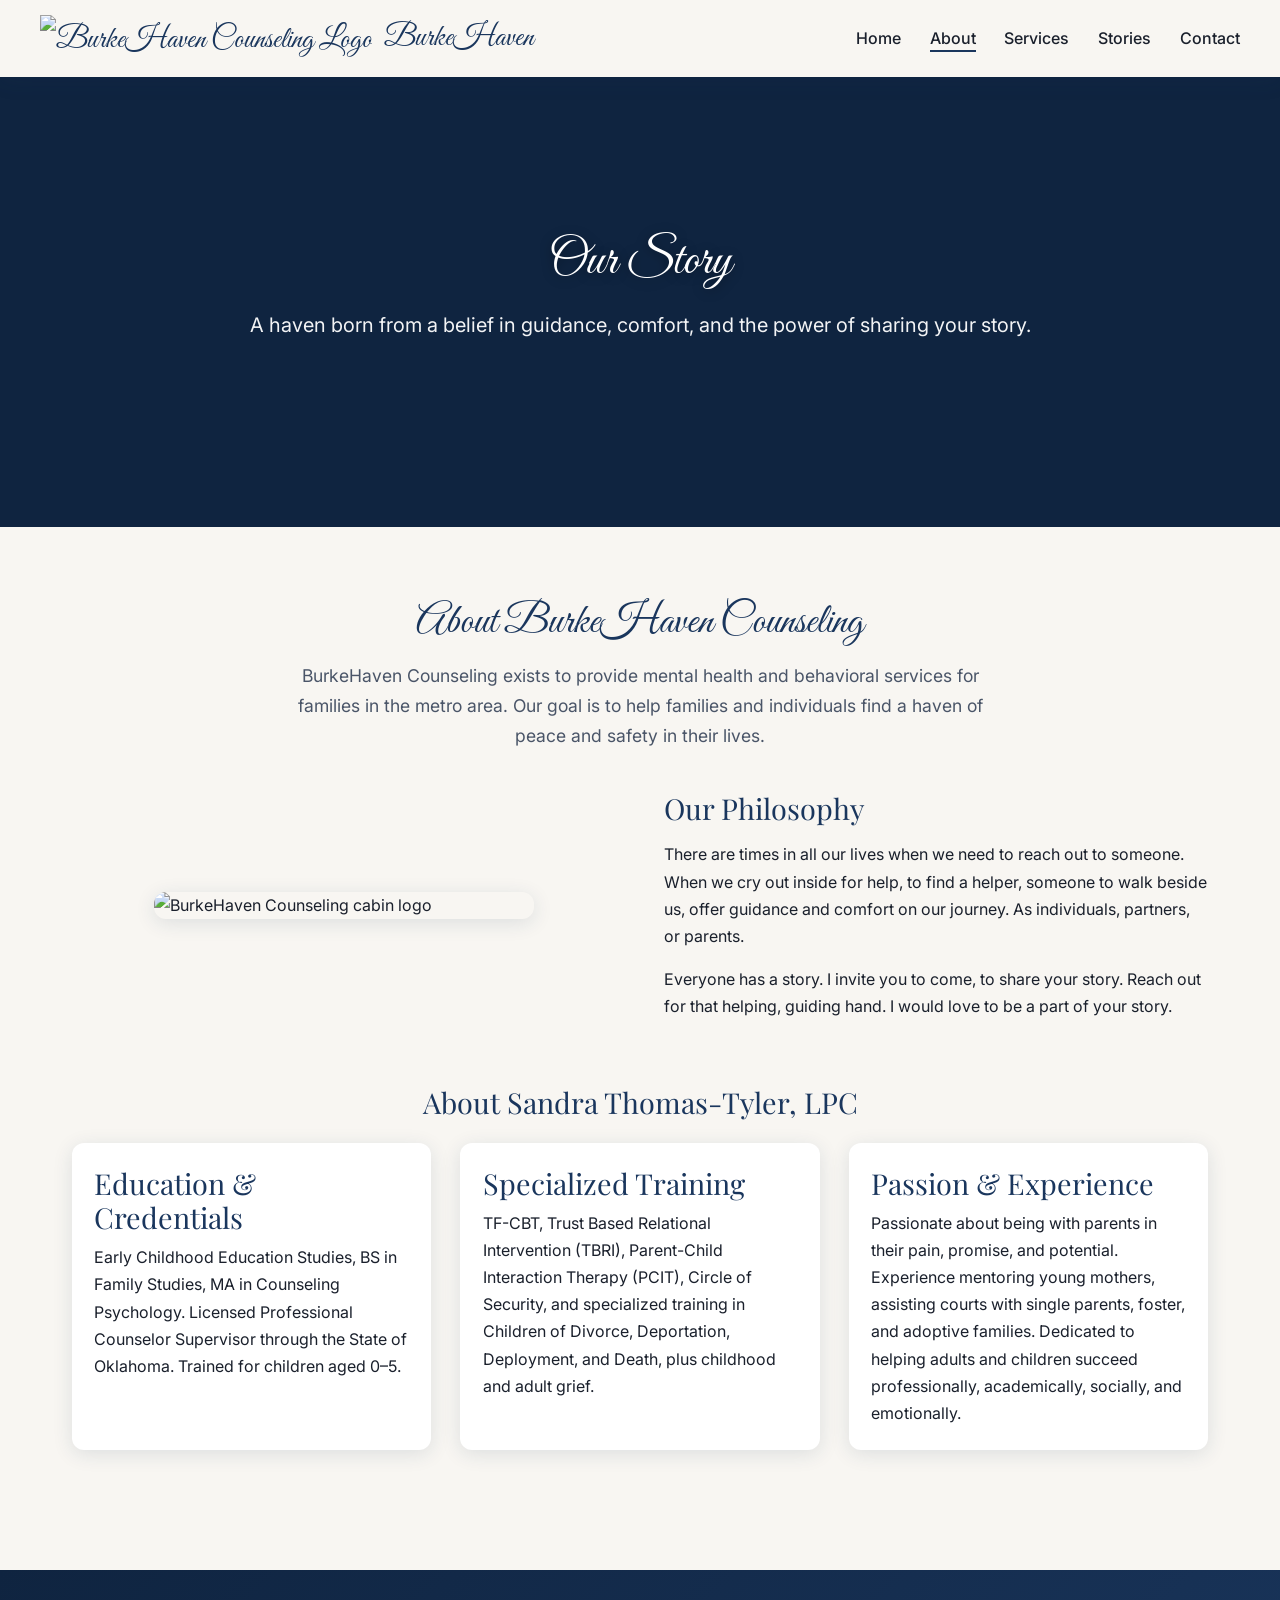
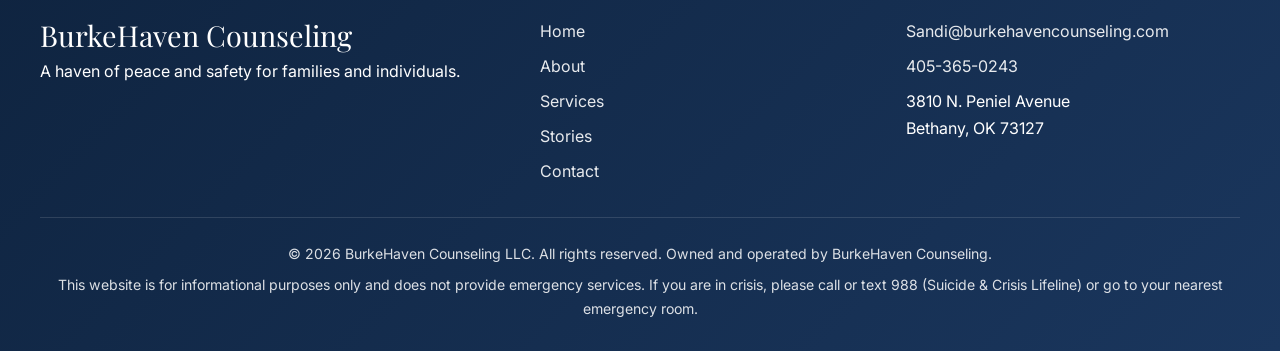
==== about.html @ 67703202 "Add about.html" ====
<!DOCTYPE html>
<html lang="en">
<head>
  <meta charset="UTF-8">
  <meta name="viewport" content="width=device-width, initial-scale=1.0">
  <title>About | BurkeHaven Counseling</title>
  <link rel="preconnect" href="https://fonts.googleapis.com">
  <link rel="preconnect" href="https://fonts.gstatic.com" crossorigin>
  <link href="https://fonts.googleapis.com/css2?family=Great+Vibes&family=Inter:wght@400;500;600&family=Playfair+Display:wght@500;600&display=swap" rel="stylesheet">
  <link rel="stylesheet" href="styles.css">
</head>
<body>
  <nav>
    <div class="nav-container">
      <a href="index.html" class="logo">
        <img src="imagine_images/bhc-logo.png" alt="BurkeHaven Counseling Logo">
        BurkeHaven
      </a>
      <button class="menu-toggle" aria-label="Toggle menu">☰</button>
      <ul class="nav-links">
        <li><a href="index.html">Home</a></li>
        <li><a href="about.html">About</a></li>
        <li><a href="services.html">Services</a></li>
        <li><a href="case-studies.html">Stories</a></li>
        <li><a href="contact.html">Contact</a></li>
      </ul>
    </div>
  </nav>

  <header class="hero" style="background-image: url('imagine_images/qCS52.jpg'); min-height: 50vh;">
    <div class="hero-content">
      <h1>Our Story</h1>
      <p>A haven born from a belief in guidance, comfort, and the power of sharing your story.</p>
    </div>
  </header>

  <section>
    <h2 class="section-title">About BurkeHaven Counseling</h2>
    <p class="section-subtitle">BurkeHaven Counseling exists to provide mental health and behavioral services for families in the metro area. Our goal is to help families and individuals find a haven of peace and safety in their lives.</p>

    <div class="about-grid" style="display: grid; grid-template-columns: 1fr 1fr; gap: 3rem; align-items: center; margin-top: 2rem;">
      <div>
        <img src="imagine_images/bhc-logo.png" alt="BurkeHaven Counseling cabin logo" style="border-radius: 12px; box-shadow: var(--shadow); max-width: 380px; margin: 0 auto;">
      </div>
      <div>
        <h3>Our Philosophy</h3>
        <p style="margin: 1rem 0;">There are times in all our lives when we need to reach out to someone. When we cry out inside for help, to find a helper, someone to walk beside us, offer guidance and comfort on our journey. As individuals, partners, or parents.</p>
        <p>Everyone has a story. I invite you to come, to share your story. Reach out for that helping, guiding hand. I would love to be a part of your story.</p>
      </div>
    </div>

    <div style="margin-top: 4rem;">
      <h3 style="text-align: center; margin-bottom: 1.5rem;">About Sandra Thomas-Tyler, LPC</h3>
      <div class="cards">
        <div class="card">
          <div class="card-content">
            <h3>Education & Credentials</h3>
            <p>Early Childhood Education Studies, BS in Family Studies, MA in Counseling Psychology. Licensed Professional Counselor Supervisor through the State of Oklahoma. Trained for children aged 0–5.</p>
          </div>
        </div>
        <div class="card">
          <div class="card-content">
            <h3>Specialized Training</h3>
            <p>TF-CBT, Trust Based Relational Intervention (TBRI), Parent-Child Interaction Therapy (PCIT), Circle of Security, and specialized training in Children of Divorce, Deportation, Deployment, and Death, plus childhood and adult grief.</p>
          </div>
        </div>
        <div class="card">
          <div class="card-content">
            <h3>Passion & Experience</h3>
            <p>Passionate about being with parents in their pain, promise, and potential. Experience mentoring young mothers, assisting courts with single parents, foster, and adoptive families. Dedicated to helping adults and children succeed professionally, academically, socially, and emotionally.</p>
          </div>
        </div>
      </div>
    </div>
  </section>

  <footer>
    <div class="footer-content">
      <div class="footer-brand">
        <h3>BurkeHaven Counseling</h3>
        <p>A haven of peace and safety for families and individuals.</p>
      </div>
      <div class="footer-links">
        <a href="index.html">Home</a>
        <a href="about.html">About</a>
        <a href="services.html">Services</a>
        <a href="case-studies.html">Stories</a>
        <a href="contact.html">Contact</a>
      </div>
      <div class="footer-contact">
        <p><a href="mailto:Sandi@burkehavencounseling.com">Sandi@burkehavencounseling.com</a></p>
        <p><a href="tel:+14053650243">405-365-0243</a></p>
        <p>3810 N. Peniel Avenue<br>Bethany, OK 73127</p>
      </div>
    </div>
    <div class="footer-bottom">
      <p>&copy; 2026 BurkeHaven Counseling LLC. All rights reserved. Owned and operated by BurkeHaven Counseling.</p>
      <p>This website is for informational purposes only and does not provide emergency services. If you are in crisis, please call or text 988 (Suicide & Crisis Lifeline) or go to your nearest emergency room.</p>
    </div>
  </footer>

  <script src="script.js"></script>
</body>
</html>
---- styles.css ----
/* BurkeHaven Counseling - Official Brand Styles */
:root {
  --navy: #1a365d;
  --navy-deep: #0f2440;
  --navy-light: #2c5282;
  --cream: #f8f6f2;
  --white: #ffffff;
  --text: #1a202c;
  --text-soft: #4a5568;
  --accent: #c9a96e;
  --shadow: 0 4px 20px rgba(26, 54, 93, 0.12);
}

* { margin: 0; padding: 0; box-sizing: border-box; }

body {
  font-family: 'Inter', -apple-system, BlinkMacSystemFont, 'Segoe UI', sans-serif;
  color: var(--text);
  background: var(--cream);
  line-height: 1.7;
  font-size: 16px;
}

h1, h2, h3, h4 {
  font-family: 'Great Vibes', cursive;
  color: var(--navy);
  line-height: 1.2;
  font-weight: 400;
}

h1 { font-size: 3.2rem; }
h2 { font-size: 2.6rem; }
h3 { font-size: 1.8rem; font-family: 'Playfair Display', serif; }

a { color: var(--navy-light); text-decoration: none; transition: color 0.3s ease; }
a:hover { color: var(--navy); }

img { max-width: 100%; height: auto; display: block; }

/* Navigation */
nav {
  background: rgba(248, 246, 242, 0.97);
  backdrop-filter: blur(10px);
  position: sticky;
  top: 0;
  z-index: 1000;
  box-shadow: var(--shadow);
  padding: 0.8rem 2rem;
}

.nav-container {
  max-width: 1200px;
  margin: 0 auto;
  display: flex;
  justify-content: space-between;
  align-items: center;
}

.logo {
  display: flex;
  align-items: center;
  gap: 0.75rem;
  font-family: 'Great Vibes', cursive;
  font-size: 1.9rem;
  color: var(--navy);
}

.logo img { height: 48px; width: auto; }

.nav-links { display: flex; gap: 1.8rem; list-style: none; }
.nav-links a { color: var(--text); font-weight: 500; position: relative; }
.nav-links a::after {
  content: '';
  position: absolute;
  width: 0; height: 2px;
  bottom: -4px; left: 0;
  background: var(--navy);
  transition: width 0.3s ease;
}
.nav-links a:hover::after, .nav-links a.active::after { width: 100%; }

.menu-toggle {
  display: none;
  background: none;
  border: none;
  font-size: 1.6rem;
  cursor: pointer;
  color: var(--navy);
}

/* Hero */
.hero {
  min-height: 70vh;
  background-size: cover;
  background-position: center;
  display: flex;
  align-items: center;
  justify-content: center;
  text-align: center;
  position: relative;
  color: white;
  background-color: var(--navy-deep);
}

.hero::before {
  content: '';
  position: absolute;
  inset: 0;
  background: linear-gradient(to bottom, rgba(15, 36, 64, 0.45), rgba(15, 36, 64, 0.65));
}

.hero-content { position: relative; z-index: 1; max-width: 850px; padding: 2rem; }
.hero h1 { color: white; text-shadow: 0 2px 12px rgba(0,0,0,0.4); margin-bottom: 1rem; }
.hero p { font-size: 1.25rem; margin-bottom: 2rem; opacity: 0.95; }

.btn {
  display: inline-block;
  background: var(--navy);
  color: white;
  padding: 0.85rem 2rem;
  border-radius: 50px;
  font-weight: 500;
  transition: all 0.3s ease;
  border: none;
  cursor: pointer;
  font-size: 1rem;
}
.btn:hover { background: var(--navy-deep); transform: translateY(-2px); box-shadow: 0 6px 20px rgba(26,54,93,0.3); }
.btn-outline { background: transparent; border: 2px solid white; color: white; }
.btn-outline:hover { background: white; color: var(--navy); }

/* Sections */
section { padding: 4.5rem 2rem; max-width: 1200px; margin: 0 auto; }
.section-title { text-align: center; margin-bottom: 0.75rem; }
.section-subtitle { text-align: center; color: var(--text-soft); max-width: 720px; margin: 0 auto 2.5rem; font-size: 1.1rem; }

/* Cards */
.cards { display: grid; grid-template-columns: repeat(auto-fit, minmax(280px, 1fr)); gap: 1.8rem; }
.card {
  background: white;
  border-radius: 12px;
  overflow: hidden;
  box-shadow: var(--shadow);
  transition: transform 0.3s ease, box-shadow 0.3s ease;
}
.card:hover { transform: translateY(-6px); box-shadow: 0 12px 36px rgba(26,54,93,0.15); }
.card img { height: 200px; object-fit: cover; width: 100%; }
.card-content { padding: 1.4rem; }
.card h3 { margin-bottom: 0.6rem; }

/* Forms */
.form-group { margin-bottom: 1.4rem; }
label { display: block; margin-bottom: 0.4rem; font-weight: 500; color: var(--navy); }
input, textarea, select {
  width: 100%;
  padding: 0.85rem 1rem;
  border: 2px solid #e2e8f0;
  border-radius: 8px;
  font-size: 1rem;
  font-family: inherit;
  background: white;
  transition: border-color 0.3s ease, box-shadow 0.3s ease;
}
input:focus, textarea:focus, select:focus {
  outline: none;
  border-color: var(--navy);
  box-shadow: 0 0 0 3px rgba(26, 54, 93, 0.15);
}
input.error, textarea.error { border-color: #c53030; }
.error-message { color: #c53030; font-size: 0.85rem; margin-top: 0.35rem; display: none; }

.success-message, .loading {
  display: none;
  text-align: center;
  padding: 2rem;
  background: #edf2f7;
  border-radius: 12px;
  margin-top: 1rem;
}
.success-message.show, .loading.show { display: block; }

/* Footer */
footer {
  background: linear-gradient(135deg, var(--navy-deep), var(--navy));
  color: white;
  padding: 3rem 2rem 1.5rem;
  margin-top: 3rem;
}
.footer-content {
  max-width: 1200px;
  margin: 0 auto 2rem;
  display: grid;
  grid-template-columns: 1.4fr 1fr 1fr;
  gap: 2rem;
}
.footer-brand h3 { color: white; font-size: 1.8rem; margin-bottom: 0.4rem; }
.footer-links, .footer-contact { display: flex; flex-direction: column; gap: 0.5rem; }
.footer-links a, .footer-contact a { color: rgba(255,255,255,0.9); }
.footer-links a:hover, .footer-contact a:hover { color: white; text-decoration: underline; }
.footer-bottom {
  max-width: 1200px;
  margin: 0 auto;
  padding-top: 1.5rem;
  border-top: 1px solid rgba(255,255,255,0.15);
  text-align: center;
  font-size: 0.88rem;
  opacity: 0.85;
}
.footer-bottom p { margin-bottom: 0.4rem; }

/* Responsive */
@media (max-width: 768px) {
  .nav-links {
    display: none;
    position: absolute;
    top: 100%; left: 0; right: 0;
    background: white;
    flex-direction: column;
    padding: 1.2rem;
    box-shadow: var(--shadow);
  }
  .nav-links.open { display: flex; }
  .menu-toggle { display: block; }
  .hero h1 { font-size: 2.3rem; }
  .hero { min-height: 55vh; }
  .footer-content { grid-template-columns: 1fr; text-align: center; }
  section { padding: 3rem 1.2rem; }
  .about-grid, .contact-grid { grid-template-columns: 1fr !important; gap: 1.5rem !important; }
}

.case-study {
  background: white;
  border-radius: 12px;
  padding: 1.8rem;
  margin-bottom: 1.5rem;
  box-shadow: var(--shadow);
}
.quote {
  font-style: italic;
  color: var(--text-soft);
  border-left: 3px solid var(--navy);
  padding-left: 1rem;
  margin: 1rem 0;
}
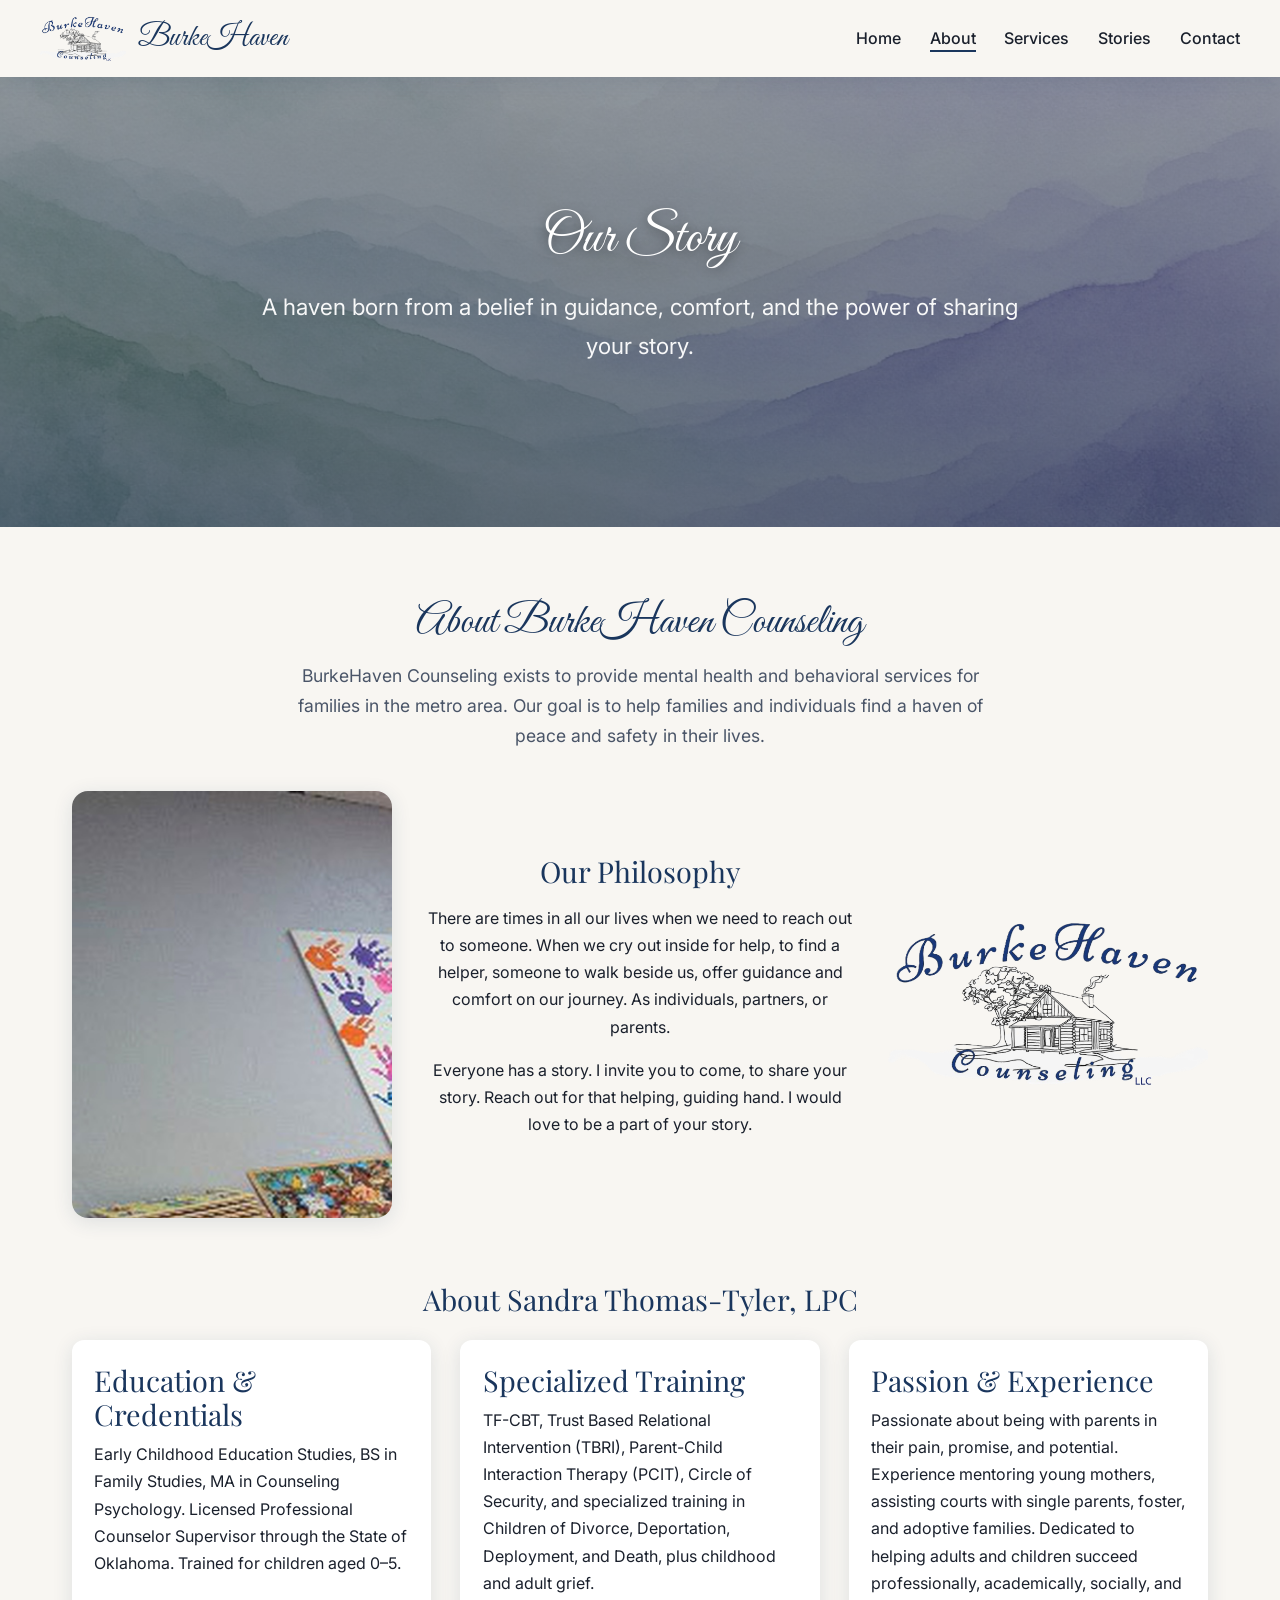
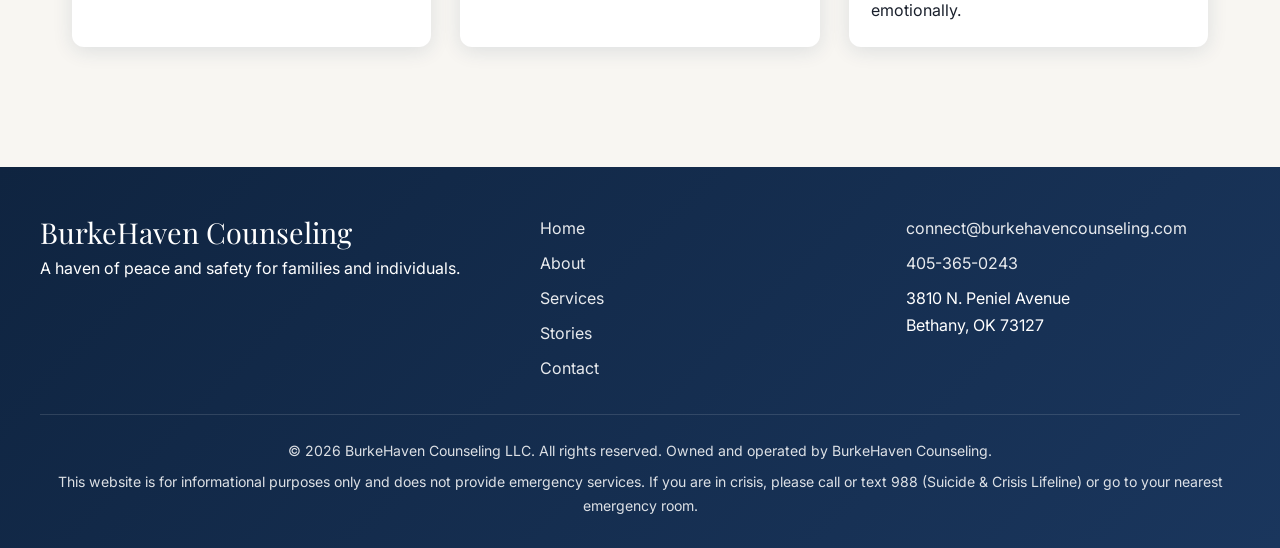
==== commit 1048f922: "Release v0.1.0 Add Turnstile and honeypot on the contact form, switch public email to connect@, refr" ====
--- a/about.html
+++ b/about.html
@@ -38,15 +38,14 @@
     <h2 class="section-title">About BurkeHaven Counseling</h2>
     <p class="section-subtitle">BurkeHaven Counseling exists to provide mental health and behavioral services for families in the metro area. Our goal is to help families and individuals find a haven of peace and safety in their lives.</p>
 
-    <div class="about-grid" style="display: grid; grid-template-columns: 1fr 1fr; gap: 3rem; align-items: center; margin-top: 2rem;">
-      <div>
-        <img src="imagine_images/bhc-logo.png" alt="BurkeHaven Counseling cabin logo" style="border-radius: 12px; box-shadow: var(--shadow); max-width: 380px; margin: 0 auto;">
-      </div>
-      <div>
+    <div class="philosophy-row">
+      <img class="headshot" src="imagine_images/sandra-headshot.jpg" alt="Sandra Thomas-Tyler, LPC">
+      <div class="philosophy-copy">
         <h3>Our Philosophy</h3>
-        <p style="margin: 1rem 0;">There are times in all our lives when we need to reach out to someone. When we cry out inside for help, to find a helper, someone to walk beside us, offer guidance and comfort on our journey. As individuals, partners, or parents.</p>
+        <p>There are times in all our lives when we need to reach out to someone. When we cry out inside for help, to find a helper, someone to walk beside us, offer guidance and comfort on our journey. As individuals, partners, or parents.</p>
         <p>Everyone has a story. I invite you to come, to share your story. Reach out for that helping, guiding hand. I would love to be a part of your story.</p>
       </div>
+      <img class="brand-mark" src="imagine_images/bhc-logo.png" alt="BurkeHaven Counseling cabin logo">
     </div>
 
     <div style="margin-top: 4rem;">
@@ -88,7 +87,7 @@
         <a href="contact.html">Contact</a>
       </div>
       <div class="footer-contact">
-        <p><a href="mailto:Sandi@burkehavencounseling.com">Sandi@burkehavencounseling.com</a></p>
+        <p><a href="mailto:connect@burkehavencounseling.com">connect@burkehavencounseling.com</a></p>
         <p><a href="tel:+14053650243">405-365-0243</a></p>
         <p>3810 N. Peniel Avenue<br>Bethany, OK 73127</p>
       </div>
--- a/styles.css
+++ b/styles.css
@@ -110,8 +110,13 @@
 }
 
 .hero-content { position: relative; z-index: 1; max-width: 850px; padding: 2rem; }
-.hero h1 { color: white; text-shadow: 0 2px 12px rgba(0,0,0,0.4); margin-bottom: 1rem; }
-.hero p { font-size: 1.25rem; margin-bottom: 2rem; opacity: 0.95; }
+.hero h1 {
+  color: white;
+  text-shadow: 0 2px 12px rgba(0,0,0,0.4);
+  margin-bottom: 1rem;
+  font-size: calc(3.2rem + 2pt);
+}
+.hero p { font-size: calc(1.25rem + 2pt); margin-bottom: 2rem; opacity: 0.95; }
 
 .btn {
   display: inline-block;
@@ -221,13 +226,84 @@
   }
   .nav-links.open { display: flex; }
   .menu-toggle { display: block; }
-  .hero h1 { font-size: 2.3rem; }
+  .hero h1 { font-size: calc(2.3rem + 2pt); }
+  .hero p { font-size: calc(1.05rem + 2pt); }
   .hero { min-height: 55vh; }
   .footer-content { grid-template-columns: 1fr; text-align: center; }
   section { padding: 3rem 1.2rem; }
   .about-grid, .contact-grid { grid-template-columns: 1fr !important; gap: 1.5rem !important; }
 }
 
+.hp-field {
+  position: absolute;
+  left: -10000px;
+  width: 1px;
+  height: 1px;
+  overflow: hidden;
+}
+
+.captcha-wrap {
+  margin: 0.25rem 0 1.25rem;
+}
+
+.captcha-note {
+  margin-top: 0.45rem;
+  font-size: 0.82rem;
+  color: var(--text-soft);
+}
+
+.philosophy-row {
+  display: grid;
+  grid-template-columns: 1fr 1.35fr 1fr;
+  gap: 2rem;
+  align-items: center;
+  margin-top: 2rem;
+}
+
+.philosophy-row img {
+  width: 100%;
+  height: auto;
+  object-fit: cover;
+  border-radius: 16px;
+  box-shadow: var(--shadow);
+  background: white;
+}
+
+.philosophy-row .headshot {
+  aspect-ratio: 3 / 4;
+  object-fit: cover;
+  object-position: center top;
+}
+
+.philosophy-row .brand-mark {
+  object-fit: contain;
+  background: transparent;
+  box-shadow: none;
+  border-radius: 0;
+  max-height: 280px;
+  margin: 0 auto;
+}
+
+.philosophy-copy {
+  text-align: center;
+}
+
+.philosophy-copy p {
+  margin: 1rem 0;
+}
+
+@media (max-width: 768px) {
+  .philosophy-row {
+    grid-template-columns: 1fr;
+    gap: 1.5rem;
+  }
+
+  .philosophy-row .headshot,
+  .philosophy-row .brand-mark {
+    max-width: 280px;
+    margin: 0 auto;
+  }
+}
 .case-study {
   background: white;
   border-radius: 12px;
